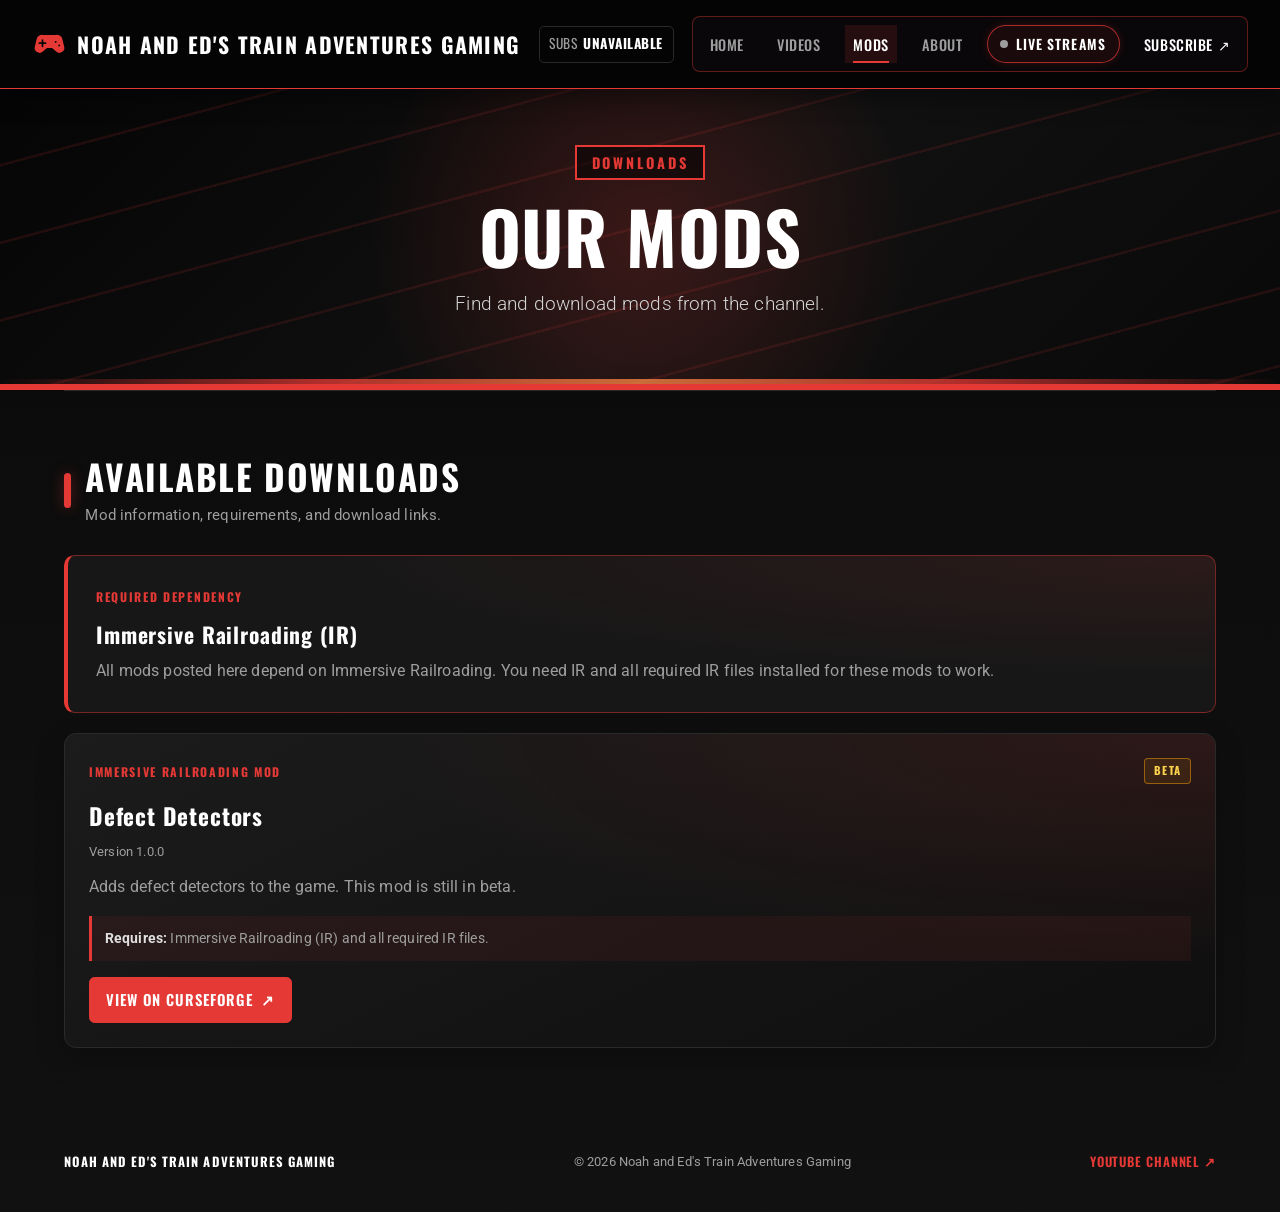
==== mods/index.html @ 1e5225ff "Create folder-based channel pages Co-authored-by: Copilot <223556219+Copilot@users.noreply.github.co" ====
<!doctype html>
<html lang="en">
  <head>
    <meta charset="utf-8">
    <meta name="viewport" content="width=device-width, initial-scale=1">
    <meta name="theme-color" content="#050505">
    <meta name="description" content="Browse mods and downloads from Noah and Ed's Train Adventures Gaming.">
    <title>Mods | Noah and Ed's Train Adventures Gaming</title>
    <link rel="preconnect" href="https://fonts.googleapis.com">
    <link rel="preconnect" href="https://fonts.gstatic.com" crossorigin>
    <link href="https://fonts.googleapis.com/css2?family=Oswald:wght@400;500;700&family=Roboto:wght@300;400;500;700&display=swap" rel="stylesheet">
    <link rel="stylesheet" href="../styles.css">
    <script src="../script.js" defer></script>
  </head>
  <body>
    <a class="skip-link" href="#main">Skip to content</a>
    <nav class="site-nav" aria-label="Main navigation">
      <div class="site-nav-inner">
        <a class="site-brand" href="../" aria-label="Noah and Ed's Train Adventures Gaming home"><span class="brand-mark" aria-hidden="true"><svg viewBox="0 0 40 40"><path d="M12 9h16a7 7 0 0 1 6.8 5.3l2 8.2a5.6 5.6 0 0 1-9.2 5.5L23 24h-6l-4.6 4a5.6 5.6 0 0 1-9.2-5.5l2-8.2A7 7 0 0 1 12 9Z" /><path class="brand-mark-cutout" d="M12 15v7m-3.5-3.5h7M27 17h.1M31 21h.1" /></svg></span><span>Noah and Ed's Train Adventures Gaming</span></a>
        <a class="site-subscriber-count" href="https://www.youtube.com/channel/UCMxGPWLjDHRQ9xoLHCXd45g" target="_blank" rel="noopener noreferrer" aria-live="polite" aria-label="Subscriber count loading. Visit the YouTube channel."><span>Subs</span><strong id="subscriber-count">Loading...</strong></a>
        <button class="site-nav-toggle" type="button" aria-label="Open navigation menu" aria-expanded="false" aria-controls="site-nav-links"><svg viewBox="0 0 24 24" aria-hidden="true"><path d="M4 6h16M4 12h16M4 18h16" /></svg></button>
        <div class="site-nav-links" id="site-nav-links" hidden>
          <a class="nav-btn" href="../">Home</a>
          <a class="nav-btn" href="../videos/">Videos</a>
          <a class="nav-btn active" href="../mods/" aria-current="page">Mods</a>
          <a class="nav-btn" href="../about/">About</a>
          <a class="live-stream-link" id="live-nav-link" href="../live/">Live streams</a>
          <a class="nav-subscribe" href="https://www.youtube.com/channel/UCMxGPWLjDHRQ9xoLHCXd45g" target="_blank" rel="noopener noreferrer">Subscribe <span aria-hidden="true">↗</span></a>
        </div>
      </div>
    </nav>

    <header class="page-hero">
      <p class="hero-kicker">Downloads</p>
      <h1>Our mods</h1>
      <p>Find and download mods from the channel.</p>
      <div class="hero-accent" aria-hidden="true"></div>
    </header>

    <main id="main">
      <section class="content-section mods-section" aria-labelledby="mods-title">
        <div class="section-heading">
          <span class="section-marker" aria-hidden="true"></span>
          <div>
            <h2 id="mods-title">Available downloads</h2>
            <p>Mod information, requirements, and download links.</p>
          </div>
        </div>
        <aside class="mod-dependency" aria-labelledby="dependency-title">
          <span class="dependency-label">Required dependency</span>
          <h3 id="dependency-title">Immersive Railroading (IR)</h3>
          <p>All mods posted here depend on Immersive Railroading. You need IR and all required IR files installed for these mods to work.</p>
        </aside>
        <div class="mod-grid">
          <article class="mod-card">
            <div class="mod-card-heading">
              <span class="mod-category">Immersive Railroading mod</span>
              <span class="mod-status-beta">Beta</span>
            </div>
            <h3>Defect Detectors</h3>
            <p class="mod-version">Version 1.0.0</p>
            <p>Adds defect detectors to the game. This mod is still in beta.</p>
            <p class="mod-requirements"><strong>Requires:</strong> Immersive Railroading (IR) and all required IR files.</p>
            <a class="button button-primary mod-download" href="https://www.curseforge.com/minecraft/mc-mods/defect-detector-for-immersive-railroading" target="_blank" rel="noopener noreferrer">View on CurseForge <span aria-hidden="true">↗</span></a>
          </article>
        </div>
      </section>
    </main>

    <footer class="site-footer">
      <a class="footer-brand" href="../">Noah and Ed's Train Adventures Gaming</a>
      <p>© <span id="current-year"></span> Noah and Ed's Train Adventures Gaming</p>
      <a class="footer-channel-link" href="https://www.youtube.com/channel/UCMxGPWLjDHRQ9xoLHCXd45g" target="_blank" rel="noopener noreferrer">YouTube channel ↗</a>
    </footer>
  </body>
</html>
---- styles.css ----
:root {
  color-scheme: dark;
  --cn-red: #e53935;
  --cn-red-rgb: 229, 57, 53;
  --cn-darkred: #b71c1c;
  --cn-black: #050505;
  --cn-base: #0d0d0d;
  --cn-card: #171717;
  --cn-border: #2a2a2a;
  --cn-text: #e0e0e0;
  --cn-muted: #9e9e9e;
  --font-display: "Oswald", "Arial Narrow", sans-serif;
  --font-body: "Roboto", Arial, sans-serif;
}

* {
  box-sizing: border-box;
}

html {
  scroll-behavior: smooth;
  scroll-padding-top: 6rem;
  background: var(--cn-black);
}

body {
  min-height: 100vh;
  margin: 0;
  background:
    radial-gradient(circle at top, rgba(var(--cn-red-rgb), 0.12), transparent 28%),
    linear-gradient(180deg, #050505 0%, #0d0d0d 42%, #111111 100%);
  color: var(--cn-text);
  font-family: var(--font-body);
  letter-spacing: 0.01em;
  line-height: 1.6;
}

a {
  color: inherit;
  text-decoration: none;
}

a:focus-visible,
button:focus-visible {
  outline: 2px solid var(--cn-red);
  outline-offset: 4px;
}

button {
  font: inherit;
}

::selection {
  background: var(--cn-red);
  color: #fff;
}

.skip-link {
  position: fixed;
  z-index: 100;
  top: 0.75rem;
  left: 0.75rem;
  padding: 0.7rem 1rem;
  transform: translateY(-160%);
  background: var(--cn-red);
  color: #fff;
  font-weight: 700;
}

.skip-link:focus {
  transform: translateY(0);
}

.site-nav {
  position: sticky;
  z-index: 50;
  top: 0;
  padding: 1rem clamp(1rem, 3vw, 2rem);
  border-bottom: 1px solid var(--cn-red);
  background: rgba(5, 5, 5, 0.96);
  box-shadow: 0 8px 24px rgba(0, 0, 0, 0.4);
  backdrop-filter: blur(12px);
}

.site-nav-inner {
  display: flex;
  width: min(100%, 1280px);
  align-items: center;
  justify-content: space-between;
  gap: 1rem;
  margin-inline: auto;
}

.site-brand {
  display: inline-flex;
  min-width: 0;
  align-items: center;
  gap: 0.65rem;
  color: #fff;
  font-family: var(--font-display);
  font-size: 1.35rem;
  font-weight: 700;
  letter-spacing: 0.06em;
  text-transform: uppercase;
}

.site-brand:hover {
  color: var(--cn-red);
}

.brand-mark {
  display: grid;
  width: 35px;
  height: 35px;
  flex: 0 0 auto;
  place-items: center;
  color: var(--cn-red);
}

.brand-mark svg {
  width: 100%;
  fill: currentColor;
}

.brand-mark-cutout {
  fill: none;
  stroke: var(--cn-black);
  stroke-linecap: round;
  stroke-width: 2;
}

.site-subscriber-count {
  display: inline-flex;
  flex: 0 0 auto;
  align-items: center;
  gap: 0.35rem;
  padding: 0.42rem 0.6rem;
  border: 1px solid var(--cn-border);
  border-radius: 0.3rem;
  color: var(--cn-muted);
  font-family: var(--font-display);
  font-size: 0.85rem;
  letter-spacing: 0.04em;
  text-transform: uppercase;
  white-space: nowrap;
}

.site-subscriber-count strong {
  color: #fff;
}

.site-subscriber-count:hover {
  border-color: var(--cn-red);
  color: #fff;
}

.site-nav-links {
  display: flex;
  align-items: center;
  justify-content: center;
  gap: clamp(0.25rem, 1.2vw, 1rem);
  padding: 0.5rem;
  border: 1px solid rgba(var(--cn-red-rgb), 0.4);
  border-radius: 0.5rem;
  background: rgba(12, 9, 11, 0.82);
}

.site-nav-links[hidden] {
  display: none;
}

.nav-btn,
.nav-subscribe {
  position: relative;
  padding: 0.45rem 0.55rem;
  color: var(--cn-muted);
  font-family: var(--font-display);
  font-size: 0.9rem;
  font-weight: 500;
  letter-spacing: 0.04em;
  text-transform: uppercase;
  white-space: nowrap;
  transition: color 160ms ease, background 160ms ease;
}

.nav-btn:hover,
.nav-btn.active,
.nav-subscribe:hover {
  color: #fff;
}

.nav-btn::after {
  position: absolute;
  right: 0.55rem;
  bottom: 0;
  left: 0.55rem;
  height: 2px;
  transform: scaleX(0);
  transform-origin: left;
  background: var(--cn-red);
  content: "";
  transition: transform 160ms ease;
}

.nav-btn:hover::after,
.nav-btn.active::after {
  transform: scaleX(1);
}

.nav-btn.active {
  background: rgba(var(--cn-red-rgb), 0.13);
}

.nav-subscribe {
  color: #fff;
}

.live-stream-link {
  display: inline-flex;
  align-items: center;
  justify-content: center;
  gap: 0.45rem;
  padding: 0.45rem 0.8rem;
  border: 1px solid rgba(var(--cn-red-rgb), 0.72);
  border-radius: 999px;
  background: rgba(var(--cn-red-rgb), 0.08);
  color: #fff;
  font-family: var(--font-display);
  font-size: 0.86rem;
  font-weight: 600;
  letter-spacing: 0.08em;
  text-transform: uppercase;
  white-space: nowrap;
  box-shadow: 0 0 10px rgba(var(--cn-red-rgb), 0.18);
  transition: background 160ms ease, box-shadow 160ms ease;
}

.live-stream-link::before {
  width: 0.5rem;
  height: 0.5rem;
  flex: 0 0 0.5rem;
  border-radius: 50%;
  background: var(--cn-muted);
  content: "";
}

.live-stream-link:hover {
  background: rgba(var(--cn-red-rgb), 0.18);
}

.live-stream-link[aria-current="page"] {
  border-color: var(--cn-red);
  color: #fff;
}

.live-stream-link.is-live::before {
  background: var(--cn-red);
  box-shadow: 0 0 10px rgba(var(--cn-red-rgb), 0.85);
}

.live-stream-link.is-live {
  animation: live-pulse 1.8s infinite ease-in-out;
  box-shadow: 0 0 18px rgba(var(--cn-red-rgb), 0.45);
}

.site-nav-toggle {
  display: none;
  width: 2.75rem;
  height: 2.75rem;
  flex: 0 0 auto;
  align-items: center;
  justify-content: center;
  padding: 0;
  border: 1px solid var(--cn-border);
  border-radius: 4px;
  background: transparent;
  color: #fff;
  cursor: pointer;
}

.site-nav-toggle:hover {
  border-color: var(--cn-red);
  color: var(--cn-red);
}

.site-nav-toggle svg {
  width: 24px;
  height: 24px;
  fill: none;
  stroke: currentColor;
  stroke-linecap: round;
  stroke-width: 2;
}

.hero {
  position: relative;
  display: grid;
  min-height: 440px;
  min-height: min(55vh, 640px);
  place-items: center;
  overflow: hidden;
  padding: 4rem 1.25rem;
  border-bottom: 6px solid var(--cn-red);
  text-align: center;
  isolation: isolate;
}

.hero-background,
.hero-grid,
.hero-beam {
  position: absolute;
  inset: 0;
  z-index: -1;
}

.hero-background {
  background:
    radial-gradient(circle at center, rgba(var(--cn-red-rgb), 0.2), transparent 42%),
    linear-gradient(135deg, #050505 0%, #111 55%, #090909 100%);
}

.hero-grid {
  opacity: 0.18;
  background: repeating-linear-gradient(165deg, transparent 0, transparent 72px, var(--cn-red) 73px, var(--cn-red) 75px);
}

.hero-beam {
  top: auto;
  height: 8rem;
  opacity: 0.3;
  background:
    linear-gradient(180deg, transparent, #050505),
    repeating-linear-gradient(90deg, transparent 0, transparent 44px, var(--cn-red) 45px, var(--cn-red) 47px);
}

.hero-content {
  width: min(100%, 920px);
  position: relative;
  z-index: 2;
  transition: transform 300ms ease;
}

.hero-content:hover {
  transform: scale(1.015);
}

.hero-kicker {
  display: inline-block;
  margin: 0 0 1rem;
  padding: 0.25rem 0.9rem;
  border: 2px solid var(--cn-red);
  background: rgba(0, 0, 0, 0.5);
  color: var(--cn-red);
  font-family: var(--font-display);
  font-size: 0.9rem;
  font-weight: 700;
  letter-spacing: 0.2em;
  text-transform: uppercase;
}

.hero h1 {
  margin: 0 auto 1rem;
  color: #fff;
  font-family: var(--font-display);
  font-size: clamp(2.7rem, 7vw, 5.8rem);
  font-weight: 700;
  letter-spacing: -0.02em;
  line-height: 1.12;
  overflow-wrap: anywhere;
  text-transform: uppercase;
  text-shadow: 0 5px 25px rgba(0, 0, 0, 0.72);
}

.hero h1 span {
  color: var(--cn-red);
}

.hero-description {
  max-width: 42rem;
  margin: 0 auto;
  color: #d3d3d3;
  font-size: clamp(1rem, 2vw, 1.25rem);
  font-weight: 300;
  text-shadow: 0 2px 8px #000;
}

.hero-actions {
  display: flex;
  flex-wrap: wrap;
  justify-content: center;
  gap: 0.8rem;
  margin-top: 1.65rem;
}

.button {
  display: inline-flex;
  min-height: 46px;
  align-items: center;
  justify-content: center;
  gap: 0.5rem;
  padding: 0.65rem 1rem;
  border: 1px solid transparent;
  border-radius: 0.35rem;
  font-family: var(--font-display);
  font-size: 0.92rem;
  font-weight: 600;
  letter-spacing: 0.07em;
  text-align: center;
  text-transform: uppercase;
  transition: background 160ms ease, border-color 160ms ease, transform 160ms ease;
}

.button:hover {
  transform: translateY(-2px);
}

.button-primary {
  border-color: var(--cn-red);
  background: var(--cn-red);
  color: #fff;
}

.button-primary:hover {
  border-color: #ff615c;
  background: #c92f2b;
}

.button-secondary {
  border-color: var(--cn-border);
  background: rgba(18, 18, 18, 0.82);
  color: #fff;
}

.button-secondary:hover {
  border-color: var(--cn-red);
  background: rgba(var(--cn-red-rgb), 0.12);
}

.hero-controller {
  position: absolute;
  right: max(2rem, calc((100vw - 1200px) / 2));
  bottom: 1.6rem;
  z-index: 1;
  display: grid;
  width: clamp(170px, 22vw, 280px);
  aspect-ratio: 1.4;
  place-items: center;
  opacity: 0.44;
  pointer-events: none;
  transform: rotate(-8deg);
}

.hero-controller svg {
  z-index: 1;
  width: 100%;
  filter: drop-shadow(0 0 24px rgba(var(--cn-red-rgb), 0.4));
}

.controller-orbit {
  position: absolute;
  width: 120%;
  height: 65%;
  border: 1px solid rgba(var(--cn-red-rgb), 0.42);
  border-radius: 50%;
}

.controller-orbit-two {
  width: 90%;
  height: 100%;
  border-color: rgba(255, 255, 255, 0.12);
  transform: rotate(45deg);
}

.controller-label {
  position: absolute;
  right: 0;
  bottom: -0.8rem;
  color: #e1b5b4;
  font-family: var(--font-display);
  font-size: 0.62rem;
  letter-spacing: 0.18em;
}

.hero-accent {
  position: absolute;
  right: 0;
  bottom: 0;
  left: 0;
  z-index: 3;
  height: 5px;
  background: linear-gradient(90deg, transparent, var(--cn-red), #ff8a45, var(--cn-red), transparent);
  opacity: 0.75;
}

.page-hero {
  position: relative;
  display: flex;
  min-height: 270px;
  flex-direction: column;
  align-items: center;
  justify-content: center;
  overflow: hidden;
  padding: 3.5rem 1.25rem 4rem;
  border-bottom: 6px solid var(--cn-red);
  background:
    radial-gradient(circle at center, rgba(var(--cn-red-rgb), 0.2), transparent 42%),
    repeating-linear-gradient(165deg, transparent 0, transparent 72px, rgba(var(--cn-red-rgb), 0.12) 73px, rgba(var(--cn-red-rgb), 0.12) 75px),
    linear-gradient(135deg, #050505 0%, #111 55%, #090909 100%);
  text-align: center;
}

.page-hero h1 {
  margin: 0;
  color: #fff;
  font-family: var(--font-display);
  font-size: clamp(2.6rem, 7vw, 4.5rem);
  font-weight: 700;
  letter-spacing: 0.01em;
  line-height: 1.12;
  text-transform: uppercase;
}

.page-hero > p:not(.hero-kicker) {
  max-width: 42rem;
  margin: 0.75rem auto 0;
  color: #d3d3d3;
  font-size: clamp(1rem, 2vw, 1.2rem);
  font-weight: 300;
}

.home-page-grid {
  display: grid;
  grid-template-columns: repeat(2, minmax(0, 1fr));
  gap: 1rem;
}

.home-page-card {
  position: relative;
  min-height: 190px;
  padding: clamp(1.25rem, 3vw, 1.75rem);
  border: 1px solid var(--cn-border);
  border-radius: 0.75rem;
  background:
    radial-gradient(ellipse at 100% 0%, rgba(var(--cn-red-rgb), 0.1), transparent 55%),
    linear-gradient(155deg, rgba(28, 28, 28, 0.98), rgba(15, 15, 15, 0.98));
  transition: border-color 160ms ease, transform 160ms ease;
}

.home-page-card:hover {
  transform: translateY(-3px);
  border-color: rgba(var(--cn-red-rgb), 0.65);
}

.home-page-number {
  color: var(--cn-red);
  font-family: var(--font-display);
  font-size: 0.75rem;
  font-weight: 700;
  letter-spacing: 0.15em;
}

.home-page-card h3 {
  margin: 0.35rem 0;
  color: #fff;
  font-family: var(--font-display);
  font-size: 1.45rem;
  letter-spacing: 0.04em;
  text-transform: uppercase;
}

.home-page-card p {
  margin: 0;
  color: var(--cn-muted);
}

.home-page-link {
  display: inline-block;
  margin-top: 0.8rem;
  color: var(--cn-red);
  font-family: var(--font-display);
  font-size: 0.8rem;
  font-weight: 700;
  letter-spacing: 0.08em;
  text-transform: uppercase;
}

.page-callout {
  display: flex;
  align-items: center;
  justify-content: space-between;
  gap: 1rem;
  border-top: 1px solid var(--cn-border);
}

.page-callout p {
  margin: 0;
  color: var(--cn-muted);
}

.content-section {
  width: min(100% - 2rem, 1152px);
  margin-inline: auto;
  padding-block: 4rem;
}

.section-heading {
  display: flex;
  align-items: center;
  gap: 0.9rem;
  margin-bottom: 1.75rem;
}

.section-marker {
  width: 7px;
  height: 2.2rem;
  flex: 0 0 7px;
  border-radius: 5px;
  background: var(--cn-red);
  box-shadow: 0 0 14px rgba(var(--cn-red-rgb), 0.38);
}

.section-heading h2 {
  margin: 0;
  color: #fff;
  font-family: var(--font-display);
  font-size: clamp(1.8rem, 4vw, 2.2rem);
  font-weight: 700;
  letter-spacing: 0.045em;
  line-height: 1.2;
  text-transform: uppercase;
}

.section-heading p {
  margin: 0.35rem 0 0;
  color: var(--cn-muted);
  font-size: 0.95rem;
}

.section-link {
  margin-left: auto;
  color: var(--cn-red);
  font-family: var(--font-display);
  font-size: 0.85rem;
  font-weight: 700;
  letter-spacing: 0.1em;
  text-transform: uppercase;
  white-space: nowrap;
}

.section-link:hover,
.text-link:hover,
.footer-channel-link:hover {
  color: #fff;
}

.video-columns {
  display: grid;
  grid-template-columns: repeat(3, minmax(0, 1fr));
  gap: 1.5rem;
}

.video-column h3,
.schedule-heading h3 {
  margin: 0 0 0.8rem;
  color: #fff;
  font-family: var(--font-display);
  font-size: 1.2rem;
  font-weight: 700;
  letter-spacing: 0.06em;
  text-transform: uppercase;
}

.video-feed,
.upcoming-stream-card,
.live-status-card {
  min-width: 0;
  padding: 1rem;
  border: 1px solid var(--cn-border);
  border-radius: 0.75rem;
  background: linear-gradient(155deg, rgba(28, 28, 28, 0.98), rgba(15, 15, 15, 0.98));
  box-shadow: 0 12px 30px rgba(0, 0, 0, 0.22);
}

.video-feed {
  min-height: 235px;
}

.loading-message,
.empty-message {
  margin: 0;
  color: var(--cn-muted);
  font-size: 0.9rem;
}

.video-card {
  display: block;
}

.video-thumbnail {
  position: relative;
  display: block;
  width: 100%;
  aspect-ratio: 16 / 9;
  overflow: hidden;
  border-radius: 0.45rem;
  background:
    radial-gradient(circle at center, rgba(var(--cn-red-rgb), 0.25), transparent 55%),
    #090909;
}

.video-thumbnail img {
  display: block;
  width: 100%;
  height: 100%;
  object-fit: cover;
  transition: transform 220ms ease;
}

.video-card:hover .video-thumbnail img {
  transform: scale(1.04);
}

.video-play {
  position: absolute;
  top: 50%;
  left: 50%;
  display: grid;
  width: 44px;
  height: 44px;
  place-items: center;
  border: 1px solid rgba(255, 255, 255, 0.75);
  border-radius: 50%;
  background: rgba(0, 0, 0, 0.62);
  color: white;
  font-size: 1.1rem;
  transform: translate(-50%, -50%);
}

.video-card:hover .video-play {
  background: var(--cn-red);
}

.video-meta {
  display: flex;
  flex-wrap: wrap;
  justify-content: space-between;
  gap: 0.5rem;
  margin-top: 0.8rem;
  color: var(--cn-red);
  font-family: var(--font-display);
  font-size: 0.72rem;
  font-weight: 500;
  letter-spacing: 0.08em;
  text-transform: uppercase;
}

.video-meta time,
.video-meta .video-duration {
  color: var(--cn-muted);
  font-family: var(--font-body);
  font-size: 0.7rem;
  letter-spacing: 0.02em;
}

.video-title {
  display: block;
  margin-top: 0.35rem;
  color: #fff;
  font-size: 0.95rem;
  font-weight: 600;
  line-height: 1.4;
}

.video-card:hover .video-title {
  color: #ff706a;
}

.data-updated {
  margin: 1rem 0 0;
  color: var(--cn-muted);
  font-size: 0.75rem;
}

.live-section {
  border-top: 1px solid var(--cn-border);
}

.live-panel {
  display: grid;
  grid-template-columns: minmax(0, 0.85fr) minmax(0, 1.4fr);
  gap: 1.25rem;
}

.live-status-card {
  display: flex;
  min-height: 230px;
  flex-direction: column;
  align-items: flex-start;
  justify-content: center;
  padding: clamp(1.25rem, 3vw, 2rem);
  border-color: rgba(var(--cn-red-rgb), 0.3);
}

.status-wrap {
  display: inline-flex;
  align-items: center;
  gap: 0.65rem;
  color: #fff;
  font-family: var(--font-display);
  font-size: 1.25rem;
  letter-spacing: 0.05em;
  text-transform: uppercase;
}

.status-dot {
  width: 0.7rem;
  height: 0.7rem;
  flex: 0 0 0.7rem;
  border-radius: 50%;
  background: var(--cn-muted);
}

.status-wrap.is-live .status-dot {
  background: var(--cn-red);
  box-shadow: 0 0 14px rgba(var(--cn-red-rgb), 0.9);
  animation: live-pulse 1.8s infinite ease-in-out;
}

.live-status-card > p {
  margin: 0.8rem 0 1.1rem;
  color: var(--cn-muted);
}

.live-player {
  min-width: 0;
  aspect-ratio: 16 / 9;
  overflow: hidden;
  border: 1px solid var(--cn-border);
  border-radius: 0.75rem;
  background: #000;
}

.live-player[hidden] {
  display: none;
}

.live-player iframe {
  display: block;
  width: 100%;
  height: 100%;
  border: 0;
}

.schedule-heading {
  display: flex;
  align-items: baseline;
  justify-content: space-between;
  gap: 1rem;
  margin: 2.5rem 0 1rem;
}

.schedule-heading h3 {
  margin: 0;
  font-size: 1.45rem;
}

.schedule-heading p {
  margin: 0;
  color: var(--cn-muted);
  font-size: 0.82rem;
}

.upcoming-stream-list {
  display: grid;
  gap: 1rem;
}

.upcoming-stream-list-page {
  grid-template-columns: repeat(auto-fit, minmax(min(100%, 19rem), 1fr));
}

.upcoming-stream-card {
  border-color: rgba(var(--cn-red-rgb), 0.35);
}

.upcoming-stream-channel {
  margin: 0 0 0.5rem;
  color: var(--cn-red);
  font-family: var(--font-display);
  font-size: 0.8rem;
  font-weight: 700;
  letter-spacing: 0.16em;
  text-transform: uppercase;
}

.upcoming-stream-title {
  margin: 0;
  color: #fff;
  font-family: var(--font-display);
  font-size: 1.2rem;
  line-height: 1.35;
}

.upcoming-stream-time {
  margin: 0.85rem 0 0;
  padding: 0.6rem 0.7rem;
  border-left: 3px solid var(--cn-red);
  background: rgba(var(--cn-red-rgb), 0.09);
  color: var(--cn-text);
  font-weight: 500;
}

.upcoming-stream-link {
  display: inline-block;
  margin-top: 0.75rem;
  color: var(--cn-red);
  font-family: var(--font-display);
  font-size: 0.8rem;
  font-weight: 700;
  letter-spacing: 0.1em;
  text-transform: uppercase;
}

.upcoming-stream-link:hover {
  color: #fff;
}

.mods-section {
  border-top: 1px solid var(--cn-border);
}

.mod-dependency {
  margin-bottom: 1.25rem;
  padding: clamp(1.25rem, 3vw, 1.75rem);
  border: 1px solid rgba(var(--cn-red-rgb), 0.46);
  border-left: 4px solid var(--cn-red);
  border-radius: 0.65rem;
  background:
    radial-gradient(ellipse at 100% 0%, rgba(var(--cn-red-rgb), 0.1), transparent 55%),
    var(--cn-card);
}

.dependency-label,
.mod-category {
  color: var(--cn-red);
  font-family: var(--font-display);
  font-size: 0.75rem;
  font-weight: 700;
  letter-spacing: 0.14em;
  text-transform: uppercase;
}

.mod-dependency h3 {
  margin: 0.45rem 0;
  color: #fff;
  font-family: var(--font-display);
  font-size: 1.35rem;
  letter-spacing: 0.04em;
  overflow-wrap: anywhere;
}

.mod-dependency p,
.mod-card > p {
  margin: 0;
  color: var(--cn-muted);
}

.mod-grid {
  display: grid;
  grid-template-columns: repeat(auto-fit, minmax(min(100%, 19rem), 1fr));
  gap: 1rem;
}

.mod-card {
  padding: clamp(1.1rem, 3vw, 1.5rem);
  border: 1px solid var(--cn-border);
  border-radius: 0.75rem;
  background:
    radial-gradient(ellipse at 100% 0%, rgba(var(--cn-red-rgb), 0.12), transparent 52%),
    linear-gradient(155deg, rgba(28, 28, 28, 0.98), rgba(15, 15, 15, 0.98));
  box-shadow: 0 12px 30px rgba(0, 0, 0, 0.22);
}

.mod-card-heading {
  display: flex;
  flex-wrap: wrap;
  align-items: center;
  justify-content: space-between;
  gap: 0.6rem;
}

.mod-version {
  margin: 0.8rem 0 0;
  color: var(--cn-muted);
  font-size: 0.82rem;
}

.mod-status-beta {
  padding: 0.2rem 0.55rem;
  border: 1px solid var(--cn-border);
  border-color: rgba(245, 158, 11, 0.5);
  border-radius: 0.25rem;
  background: rgba(245, 158, 11, 0.1);
  color: #fcd34d;
  font-family: var(--font-display);
  font-size: 0.7rem;
  font-weight: 700;
  letter-spacing: 0.12em;
  text-transform: uppercase;
}

.mod-card h3 {
  margin: 0.8rem 0 0.45rem;
  color: #fff;
  font-family: var(--font-display);
  font-size: 1.45rem;
  letter-spacing: 0.035em;
  overflow-wrap: anywhere;
}

.mod-card .mod-requirements {
  margin-top: 1rem;
  padding: 0.7rem 0.8rem;
  border-left: 3px solid var(--cn-red);
  background: rgba(var(--cn-red-rgb), 0.08);
  font-size: 0.88rem;
  overflow-wrap: anywhere;
}

.mod-card .mod-version + p {
  margin-top: 0.75rem;
}

.mod-requirements strong {
  color: var(--cn-text);
}

.mod-download {
  margin-top: 1rem;
}

.about-section {
  border-top: 1px solid var(--cn-border);
}

.about-panel {
  display: grid;
  grid-template-columns: minmax(130px, 0.55fr) minmax(0, 1.45fr);
  align-items: center;
  gap: clamp(1.5rem, 6vw, 5rem);
  padding: clamp(1.5rem, 5vw, 3.5rem);
  border: 1px solid var(--cn-border);
  border-radius: 0.9rem;
  background:
    radial-gradient(ellipse at 100% 0%, rgba(var(--cn-red-rgb), 0.12), transparent 52%),
    linear-gradient(145deg, var(--cn-card), var(--cn-base));
}

.about-panel .section-heading {
  margin-bottom: 1rem;
}

.about-emblem {
  position: relative;
  display: grid;
  width: min(100%, 210px);
  aspect-ratio: 1;
  place-items: center;
  justify-self: center;
  border: 1px solid rgba(var(--cn-red-rgb), 0.55);
  border-radius: 50%;
  background: radial-gradient(circle, rgba(var(--cn-red-rgb), 0.15), transparent 70%);
  color: var(--cn-red);
  font-family: var(--font-display);
  font-size: 4rem;
  font-weight: 700;
  letter-spacing: -0.1em;
}

.about-emblem::before,
.about-emblem i {
  position: absolute;
  inset: 12%;
  border: 1px dashed rgba(255, 255, 255, 0.25);
  border-radius: 50%;
  content: "";
}

.about-emblem i {
  inset: 25%;
  border-color: rgba(var(--cn-red-rgb), 0.45);
}

.about-description {
  max-width: 45rem;
  margin: 0 0 1.1rem;
  color: var(--cn-muted);
}

.text-link {
  color: var(--cn-red);
  font-family: var(--font-display);
  font-size: 0.85rem;
  font-weight: 700;
  letter-spacing: 0.08em;
  text-transform: uppercase;
}

.subscribe-section {
  border-block: 1px solid rgba(var(--cn-red-rgb), 0.42);
  background:
    radial-gradient(ellipse at 80% 50%, rgba(var(--cn-red-rgb), 0.18), transparent 48%),
    #111;
}

.subscribe-inner {
  display: flex;
  width: min(100% - 2rem, 1152px);
  min-height: 230px;
  align-items: center;
  justify-content: space-between;
  gap: 2rem;
  margin-inline: auto;
  padding-block: 3rem;
}

.subscribe-inner .hero-kicker {
  margin-bottom: 0.6rem;
}

.subscribe-inner h2 {
  margin: 0;
  color: #fff;
  font-family: var(--font-display);
  font-size: clamp(2rem, 4vw, 3rem);
  letter-spacing: 0.035em;
  text-transform: uppercase;
}

.subscribe-inner p:last-child {
  margin: 0.55rem 0 0;
  color: var(--cn-muted);
}

.site-footer {
  display: flex;
  width: min(100% - 2rem, 1152px);
  min-height: 100px;
  align-items: center;
  justify-content: space-between;
  gap: 1rem;
  margin-inline: auto;
  padding-block: 1.5rem;
  color: var(--cn-muted);
  font-size: 0.8rem;
}

.site-footer p {
  margin: 0;
}

.footer-brand {
  color: #fff;
  font-family: var(--font-display);
  font-weight: 700;
  letter-spacing: 0.08em;
  text-transform: uppercase;
}

.footer-channel-link {
  color: var(--cn-red);
  font-family: var(--font-display);
  font-weight: 600;
  letter-spacing: 0.07em;
  text-transform: uppercase;
}

@keyframes live-pulse {
  0%,
  100% {
    box-shadow: 0 0 8px rgba(var(--cn-red-rgb), 0.34);
  }

  50% {
    box-shadow: 0 0 18px rgba(var(--cn-red-rgb), 0.75);
  }
}

@media (max-width: 1000px) {
  .site-nav-inner {
    flex-wrap: wrap;
  }

  .site-nav-links {
    gap: 0.2rem;
  }

  .nav-btn,
  .nav-subscribe {
    padding-inline: 0.4rem;
    font-size: 0.82rem;
  }

  .video-columns {
    gap: 1rem;
  }
}

@media (max-width: 767px) {
  html {
    scroll-padding-top: 5rem;
  }

  .site-nav {
    padding: 0.75rem 1rem;
  }

  .site-nav-inner {
    display: grid;
    grid-template-columns: minmax(0, 1fr) auto auto;
    gap: 0.7rem;
  }

  .site-brand {
    font-size: 1.08rem;
  }

  .brand-mark {
    width: 30px;
    height: 30px;
  }

  .site-subscriber-count {
    font-size: 0.74rem;
  }

  .site-nav-toggle {
    display: inline-flex;
  }

  .site-nav-links,
  .site-nav-links[hidden] {
    display: flex;
    width: 100%;
    grid-column: 1 / -1;
    flex-direction: column;
    align-items: stretch;
    gap: 0.2rem;
    padding: 0.75rem;
    border: 0;
    border-top: 1px solid var(--cn-border);
    border-radius: 0;
    background: transparent;
  }

  .site-nav-links[hidden] {
    display: none;
  }

  .nav-btn,
  .nav-subscribe {
    padding: 0.7rem 0.25rem;
    border-bottom: 1px solid var(--cn-border);
    font-size: 0.95rem;
  }

  .nav-btn::after {
    display: none;
  }

  .live-stream-link {
    align-self: flex-start;
    margin-top: 0.5rem;
  }

  .hero {
    min-height: 430px;
    min-height: 55svh;
    padding-block: 3.5rem;
  }

  .hero h1 {
    font-size: clamp(2.6rem, 10.5vw, 4.5rem);
  }

  .hero-controller {
    right: 0;
    bottom: 0.5rem;
    width: 190px;
    overflow: hidden;
    opacity: 0.2;
  }

  .hero-description {
    max-width: 34rem;
  }

  .content-section {
    padding-block: 3rem;
  }

  .video-columns {
    grid-template-columns: 1fr;
    gap: 1.5rem;
  }

  .video-columns.video-library-grid {
    grid-template-columns: 1fr;
  }

  .home-page-grid {
    grid-template-columns: 1fr;
  }

  .page-hero {
    min-height: 230px;
  }

  .video-feed {
    min-height: 0;
  }

  .live-panel {
    grid-template-columns: 1fr;
  }

  .live-status-card {
    min-height: 190px;
  }

  .about-panel {
    grid-template-columns: 1fr;
    gap: 1.5rem;
    padding: 1.5rem;
  }

  .about-emblem {
    width: 145px;
    font-size: 3rem;
  }

  .subscribe-inner {
    min-height: 0;
    align-items: flex-start;
    flex-direction: column;
    gap: 1.5rem;
    padding-block: 2.75rem;
  }

  .site-footer {
    flex-wrap: wrap;
    padding-block: 1.25rem;
  }

  .site-footer p {
    order: 1;
    width: 100%;
  }
}

@media (max-width: 420px) {
  .site-nav-inner {
    grid-template-columns: minmax(0, 1fr) auto;
  }

  .site-subscriber-count {
    display: none;
  }

  .section-heading {
    align-items: flex-start;
  }

  .section-link {
    align-self: flex-end;
  }

  .hero-actions {
    align-items: stretch;
    flex-direction: column;
  }

  .hero-actions .button {
    width: 100%;
  }

  .schedule-heading {
    align-items: flex-start;
    flex-direction: column;
    gap: 0.25rem;
  }

  .page-callout {
    align-items: flex-start;
    flex-direction: column;
  }
}

@media (prefers-reduced-motion: reduce) {
  *,
  *::before,
  *::after {
    scroll-behavior: auto !important;
    animation-duration: 0.01ms !important;
    animation-iteration-count: 1 !important;
    transition-duration: 0.01ms !important;
  }
}
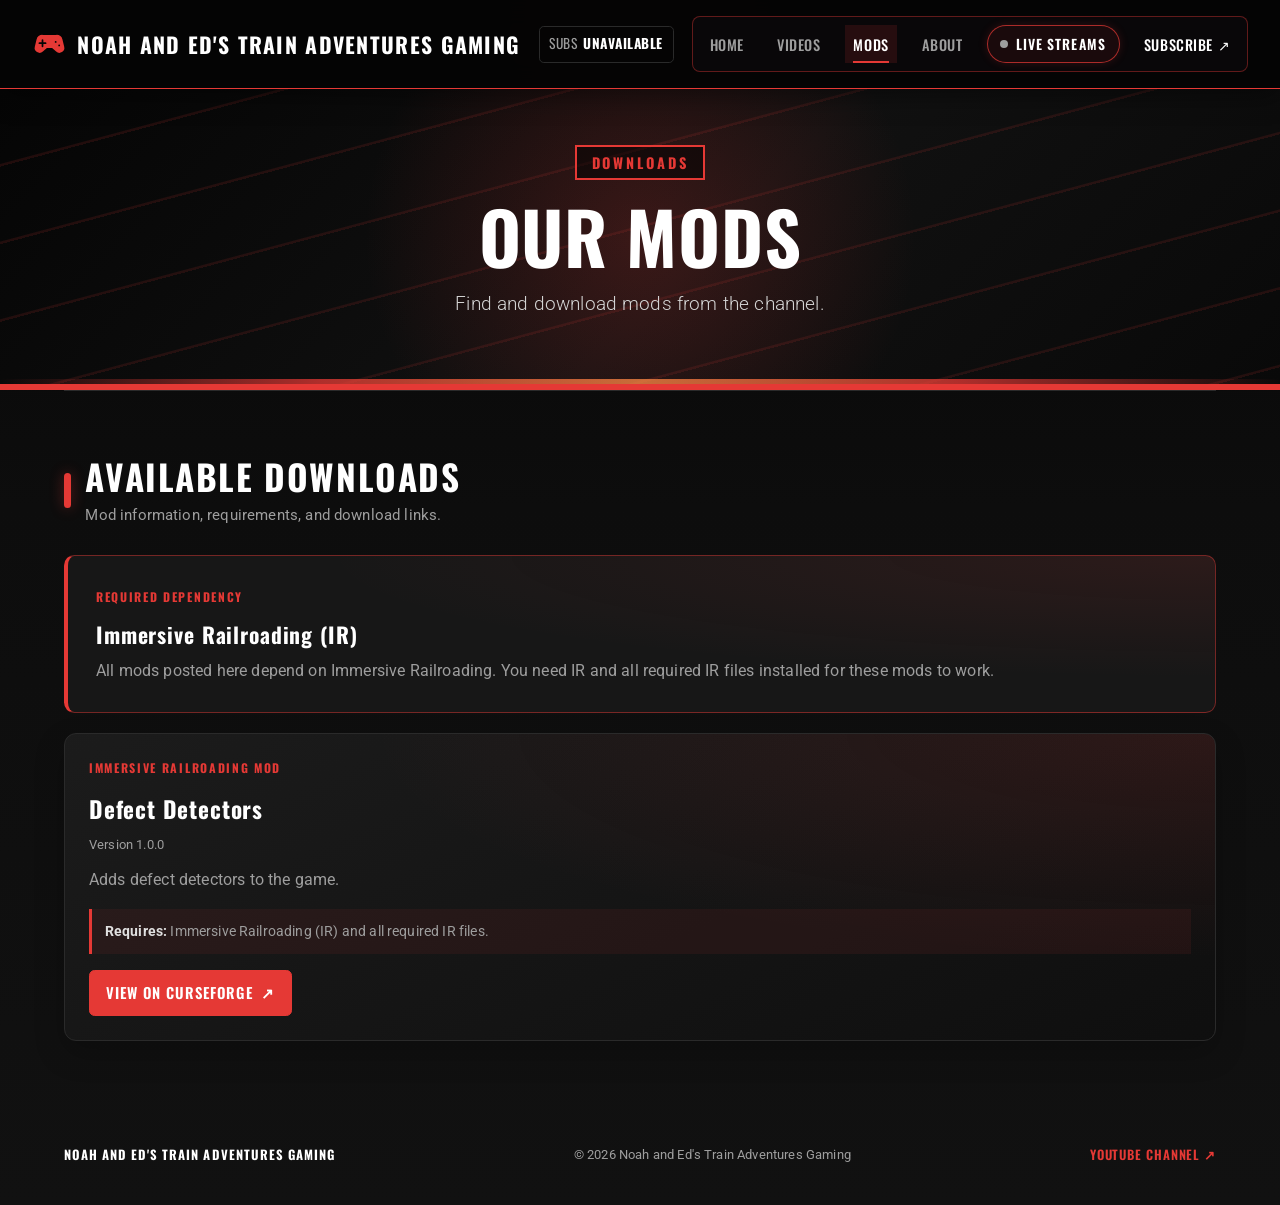
==== commit 3c0e0dff: "removed the beta tab" ====
--- a/mods/index.html
+++ b/mods/index.html
@@ -55,11 +55,10 @@
           <article class="mod-card">
             <div class="mod-card-heading">
               <span class="mod-category">Immersive Railroading mod</span>
-              <span class="mod-status-beta">Beta</span>
             </div>
             <h3>Defect Detectors</h3>
             <p class="mod-version">Version 1.0.0</p>
-            <p>Adds defect detectors to the game. This mod is still in beta.</p>
+            <p>Adds defect detectors to the game.</p>
             <p class="mod-requirements"><strong>Requires:</strong> Immersive Railroading (IR) and all required IR files.</p>
             <a class="button button-primary mod-download" href="https://www.curseforge.com/minecraft/mc-mods/defect-detector-for-immersive-railroading" target="_blank" rel="noopener noreferrer">View on CurseForge <span aria-hidden="true">↗</span></a>
           </article>
--- a/styles.css
+++ b/styles.css
@@ -995,20 +995,6 @@
   font-size: 0.82rem;
 }
 
-.mod-status-beta {
-  padding: 0.2rem 0.55rem;
-  border: 1px solid var(--cn-border);
-  border-color: rgba(245, 158, 11, 0.5);
-  border-radius: 0.25rem;
-  background: rgba(245, 158, 11, 0.1);
-  color: #fcd34d;
-  font-family: var(--font-display);
-  font-size: 0.7rem;
-  font-weight: 700;
-  letter-spacing: 0.12em;
-  text-transform: uppercase;
-}
-
 .mod-card h3 {
   margin: 0.8rem 0 0.45rem;
   color: #fff;
